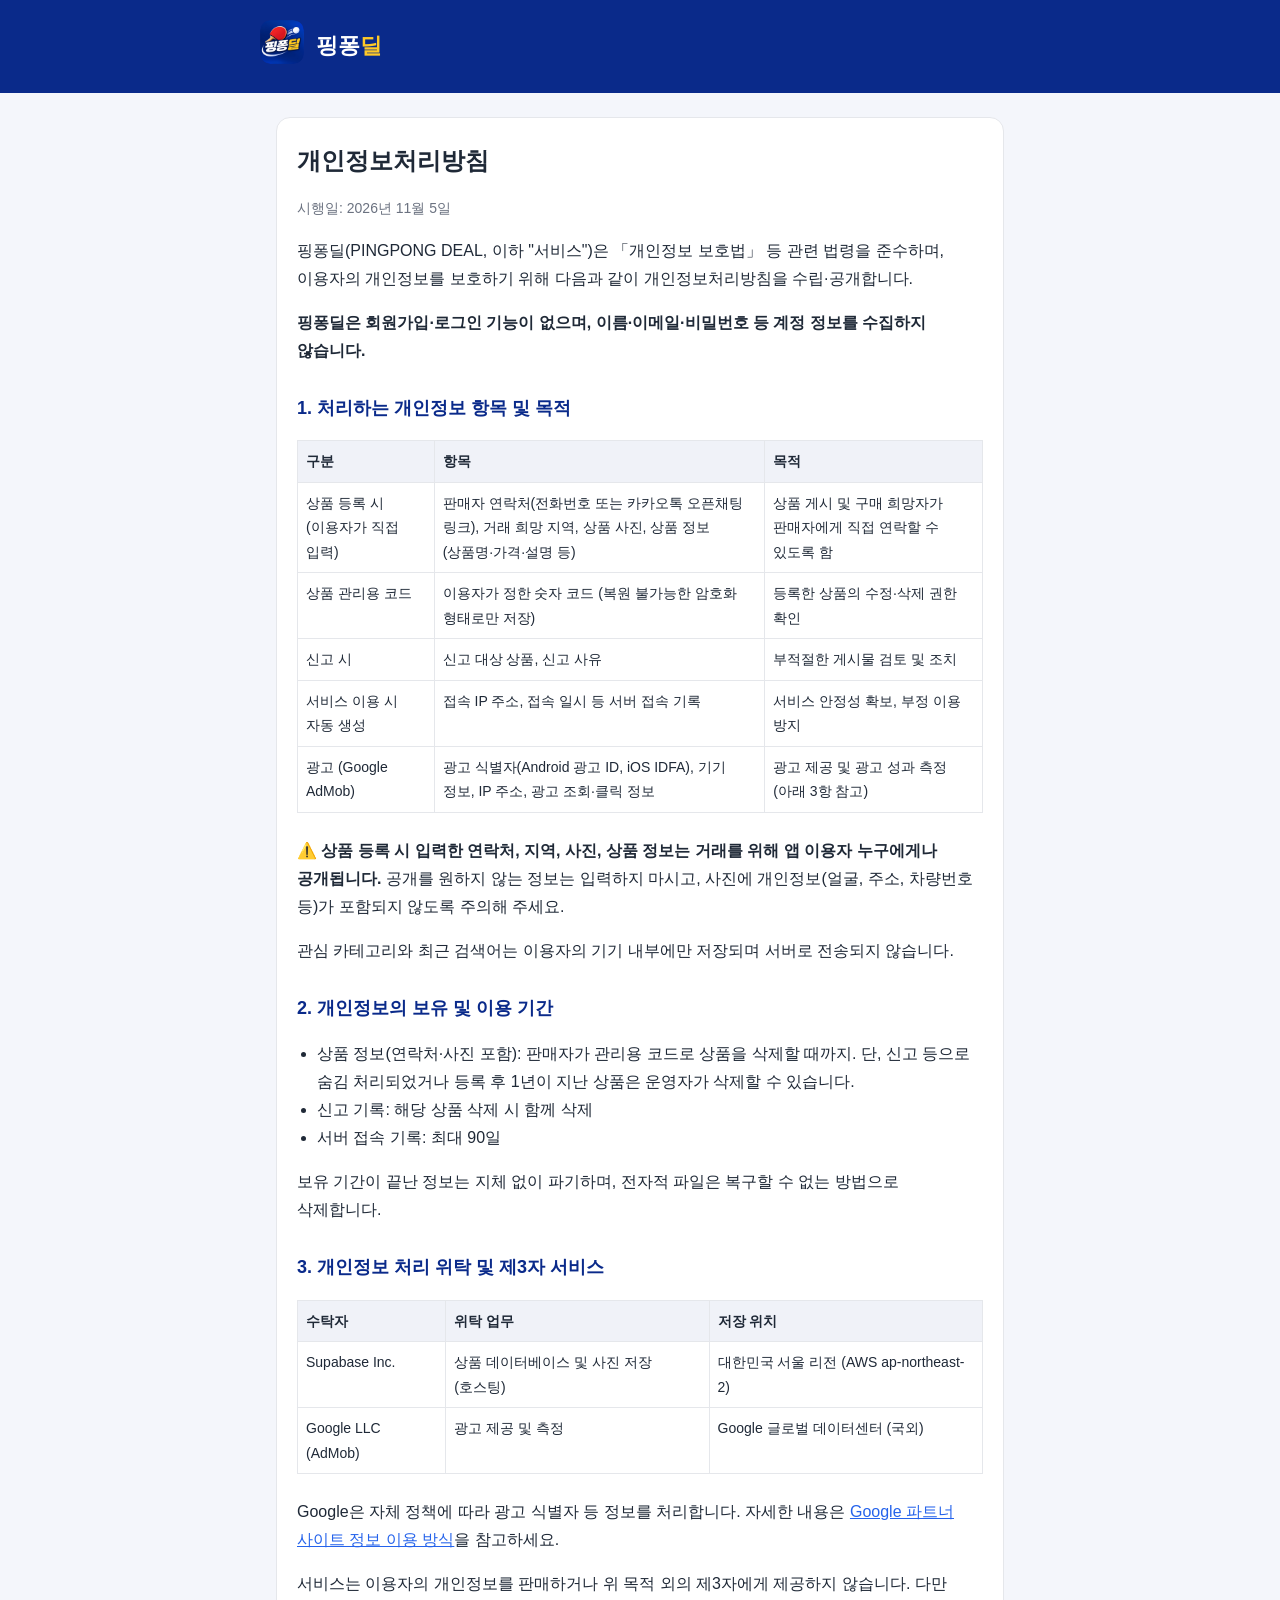
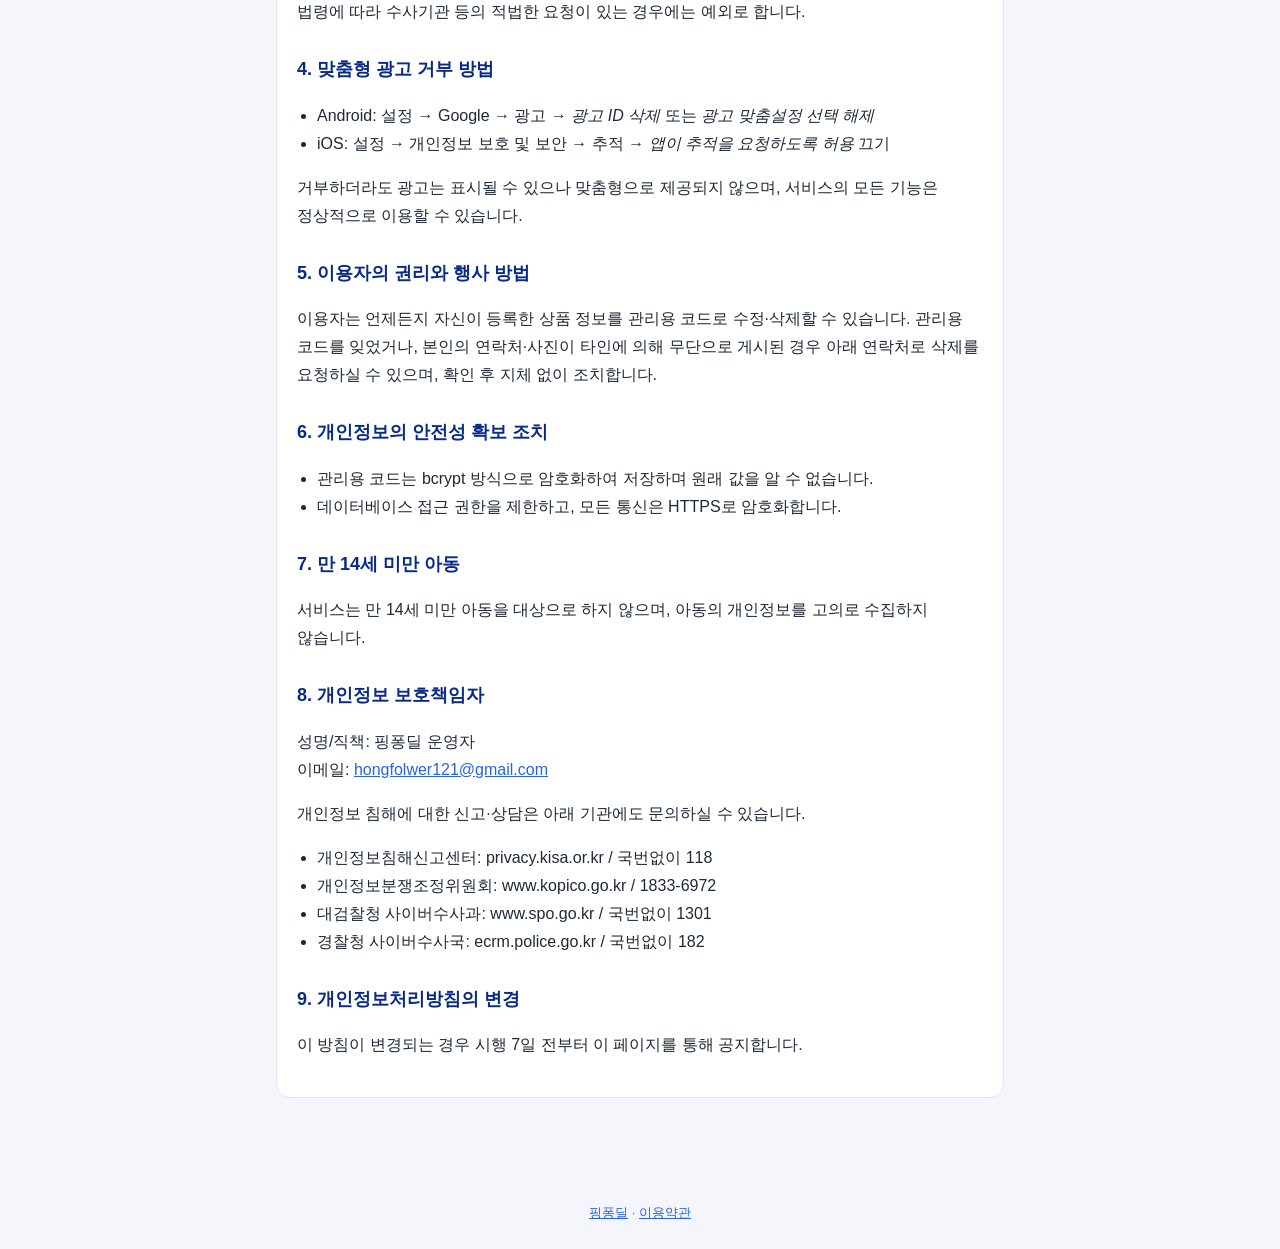
==== privacy.html @ c7a92aa9 "핑퐁딜 개인정보처리방침·이용약관·app-ads.txt 공개 페이지 Co-Authored-By: Claude Opus 5.5 <noreply@anthropic.com> Claude-" ====
<!doctype html>
<html lang="ko"><head><meta charset="utf-8"><meta name="viewport" content="width=device-width,initial-scale=1">
<title>핑퐁딜 개인정보처리방침</title>
<meta name="description" content="핑퐁딜(PINGPONG DEAL) 앱 개인정보처리방침">
<link rel="icon" href="icon.png"><link rel="stylesheet" href="style.css"></head>
<body>
<header><div class="in"><a href="index.html"><img src="icon.png" alt="핑퐁딜"></a><div class="brand">핑퐁<b>딜</b></div></div></header>
<main><div class="card">
<h1>개인정보처리방침</h1>
<p class="meta">시행일: 2026년 11월 5일</p>

<p>핑퐁딜(PINGPONG DEAL, 이하 "서비스")은 「개인정보 보호법」 등 관련 법령을 준수하며, 이용자의 개인정보를 보호하기 위해 다음과 같이 개인정보처리방침을 수립·공개합니다.</p>
<p><strong>핑퐁딜은 회원가입·로그인 기능이 없으며, 이름·이메일·비밀번호 등 계정 정보를 수집하지 않습니다.</strong></p>

<h2>1. 처리하는 개인정보 항목 및 목적</h2>
<div class="tbl"><table>
<tr><th>구분</th><th>항목</th><th>목적</th></tr>
<tr><td>상품 등록 시 (이용자가 직접 입력)</td><td>판매자 연락처(전화번호 또는 카카오톡 오픈채팅 링크), 거래 희망 지역, 상품 사진, 상품 정보(상품명·가격·설명 등)</td><td>상품 게시 및 구매 희망자가 판매자에게 직접 연락할 수 있도록 함</td></tr>
<tr><td>상품 관리용 코드</td><td>이용자가 정한 숫자 코드 (복원 불가능한 암호화 형태로만 저장)</td><td>등록한 상품의 수정·삭제 권한 확인</td></tr>
<tr><td>신고 시</td><td>신고 대상 상품, 신고 사유</td><td>부적절한 게시물 검토 및 조치</td></tr>
<tr><td>서비스 이용 시 자동 생성</td><td>접속 IP 주소, 접속 일시 등 서버 접속 기록</td><td>서비스 안정성 확보, 부정 이용 방지</td></tr>
<tr><td>광고 (Google AdMob)</td><td>광고 식별자(Android 광고 ID, iOS IDFA), 기기 정보, IP 주소, 광고 조회·클릭 정보</td><td>광고 제공 및 광고 성과 측정 (아래 3항 참고)</td></tr>
</table></div>
<p><strong>⚠️ 상품 등록 시 입력한 연락처, 지역, 사진, 상품 정보는 거래를 위해 앱 이용자 누구에게나 공개됩니다.</strong> 공개를 원하지 않는 정보는 입력하지 마시고, 사진에 개인정보(얼굴, 주소, 차량번호 등)가 포함되지 않도록 주의해 주세요.</p>
<p>관심 카테고리와 최근 검색어는 이용자의 기기 내부에만 저장되며 서버로 전송되지 않습니다.</p>

<h2>2. 개인정보의 보유 및 이용 기간</h2>
<ul>
<li>상품 정보(연락처·사진 포함): 판매자가 관리용 코드로 상품을 삭제할 때까지. 단, 신고 등으로 숨김 처리되었거나 등록 후 1년이 지난 상품은 운영자가 삭제할 수 있습니다.</li>
<li>신고 기록: 해당 상품 삭제 시 함께 삭제</li>
<li>서버 접속 기록: 최대 90일</li>
</ul>
<p>보유 기간이 끝난 정보는 지체 없이 파기하며, 전자적 파일은 복구할 수 없는 방법으로 삭제합니다.</p>

<h2>3. 개인정보 처리 위탁 및 제3자 서비스</h2>
<div class="tbl"><table>
<tr><th>수탁자</th><th>위탁 업무</th><th>저장 위치</th></tr>
<tr><td>Supabase Inc.</td><td>상품 데이터베이스 및 사진 저장(호스팅)</td><td>대한민국 서울 리전 (AWS ap-northeast-2)</td></tr>
<tr><td>Google LLC (AdMob)</td><td>광고 제공 및 측정</td><td>Google 글로벌 데이터센터 (국외)</td></tr>
</table></div>
<p>Google은 자체 정책에 따라 광고 식별자 등 정보를 처리합니다. 자세한 내용은 <a href="https://policies.google.com/technologies/partner-sites?hl=ko" rel="noopener">Google 파트너 사이트 정보 이용 방식</a>을 참고하세요.</p>
<p>서비스는 이용자의 개인정보를 판매하거나 위 목적 외의 제3자에게 제공하지 않습니다. 다만 법령에 따라 수사기관 등의 적법한 요청이 있는 경우에는 예외로 합니다.</p>

<h2>4. 맞춤형 광고 거부 방법</h2>
<ul>
<li>Android: 설정 → Google → 광고 → <em>광고 ID 삭제</em> 또는 <em>광고 맞춤설정 선택 해제</em></li>
<li>iOS: 설정 → 개인정보 보호 및 보안 → 추적 → <em>앱이 추적을 요청하도록 허용</em> 끄기</li>
</ul>
<p>거부하더라도 광고는 표시될 수 있으나 맞춤형으로 제공되지 않으며, 서비스의 모든 기능은 정상적으로 이용할 수 있습니다.</p>

<h2>5. 이용자의 권리와 행사 방법</h2>
<p>이용자는 언제든지 자신이 등록한 상품 정보를 관리용 코드로 수정·삭제할 수 있습니다. 관리용 코드를 잊었거나, 본인의 연락처·사진이 타인에 의해 무단으로 게시된 경우 아래 연락처로 삭제를 요청하실 수 있으며, 확인 후 지체 없이 조치합니다.</p>

<h2>6. 개인정보의 안전성 확보 조치</h2>
<ul>
<li>관리용 코드는 bcrypt 방식으로 암호화하여 저장하며 원래 값을 알 수 없습니다.</li>
<li>데이터베이스 접근 권한을 제한하고, 모든 통신은 HTTPS로 암호화합니다.</li>
</ul>

<h2>7. 만 14세 미만 아동</h2>
<p>서비스는 만 14세 미만 아동을 대상으로 하지 않으며, 아동의 개인정보를 고의로 수집하지 않습니다.</p>

<h2>8. 개인정보 보호책임자</h2>
<p>성명/직책: 핑퐁딜 운영자<br>이메일: <a href="mailto:hongfolwer121@gmail.com">hongfolwer121@gmail.com</a></p>
<p>개인정보 침해에 대한 신고·상담은 아래 기관에도 문의하실 수 있습니다.</p>
<ul>
<li>개인정보침해신고센터: privacy.kisa.or.kr / 국번없이 118</li>
<li>개인정보분쟁조정위원회: www.kopico.go.kr / 1833-6972</li>
<li>대검찰청 사이버수사과: www.spo.go.kr / 국번없이 1301</li>
<li>경찰청 사이버수사국: ecrm.police.go.kr / 국번없이 182</li>
</ul>

<h2>9. 개인정보처리방침의 변경</h2>
<p>이 방침이 변경되는 경우 시행 7일 전부터 이 페이지를 통해 공지합니다.</p>
</div></main>
<footer><a href="index.html">핑퐁딜</a> · <a href="terms.html">이용약관</a></footer>
</body></html>
---- style.css ----
:root{--navy:#0A2A8A;--yellow:#FFC928;--red:#E5232B;--bg:#F4F6FB;--text:#1f2937;--sub:#6b7280;--card:#fff;--line:#e5e7eb}
@media (prefers-color-scheme:dark){:root{--bg:#0b1020;--text:#e5e7eb;--sub:#9ca3af;--card:#121a33;--line:#24304f}}
*{box-sizing:border-box}
body{margin:0;background:var(--bg);color:var(--text);font-family:-apple-system,BlinkMacSystemFont,"Apple SD Gothic Neo","Noto Sans KR","Malgun Gothic",sans-serif;line-height:1.75;word-break:keep-all}
header{background:var(--navy);color:#fff;padding:20px 16px}
header .in{max-width:760px;margin:0 auto;display:flex;align-items:center;gap:12px}
header img{width:44px;height:44px;border-radius:10px}
header .brand{font-size:22px;font-weight:900}
header .brand b{color:var(--yellow)}
main{max-width:760px;margin:0 auto;padding:24px 16px 64px}
.card{background:var(--card);border:1px solid var(--line);border-radius:14px;padding:22px 20px;margin-bottom:16px}
h1{font-size:24px;margin:0 0 4px}
h2{font-size:18px;margin:28px 0 8px;color:var(--navy)}
@media (prefers-color-scheme:dark){h2{color:#8fb0ff}}
.meta{color:var(--sub);font-size:14px}
table{width:100%;border-collapse:collapse;font-size:14px;margin:8px 0}
th,td{border:1px solid var(--line);padding:8px;text-align:left;vertical-align:top}
th{background:rgba(10,42,138,.06)}
.tbl{overflow-x:auto}
a{color:#2563eb}
footer{text-align:center;color:var(--sub);font-size:13px;padding:24px 16px}
ul{padding-left:20px}
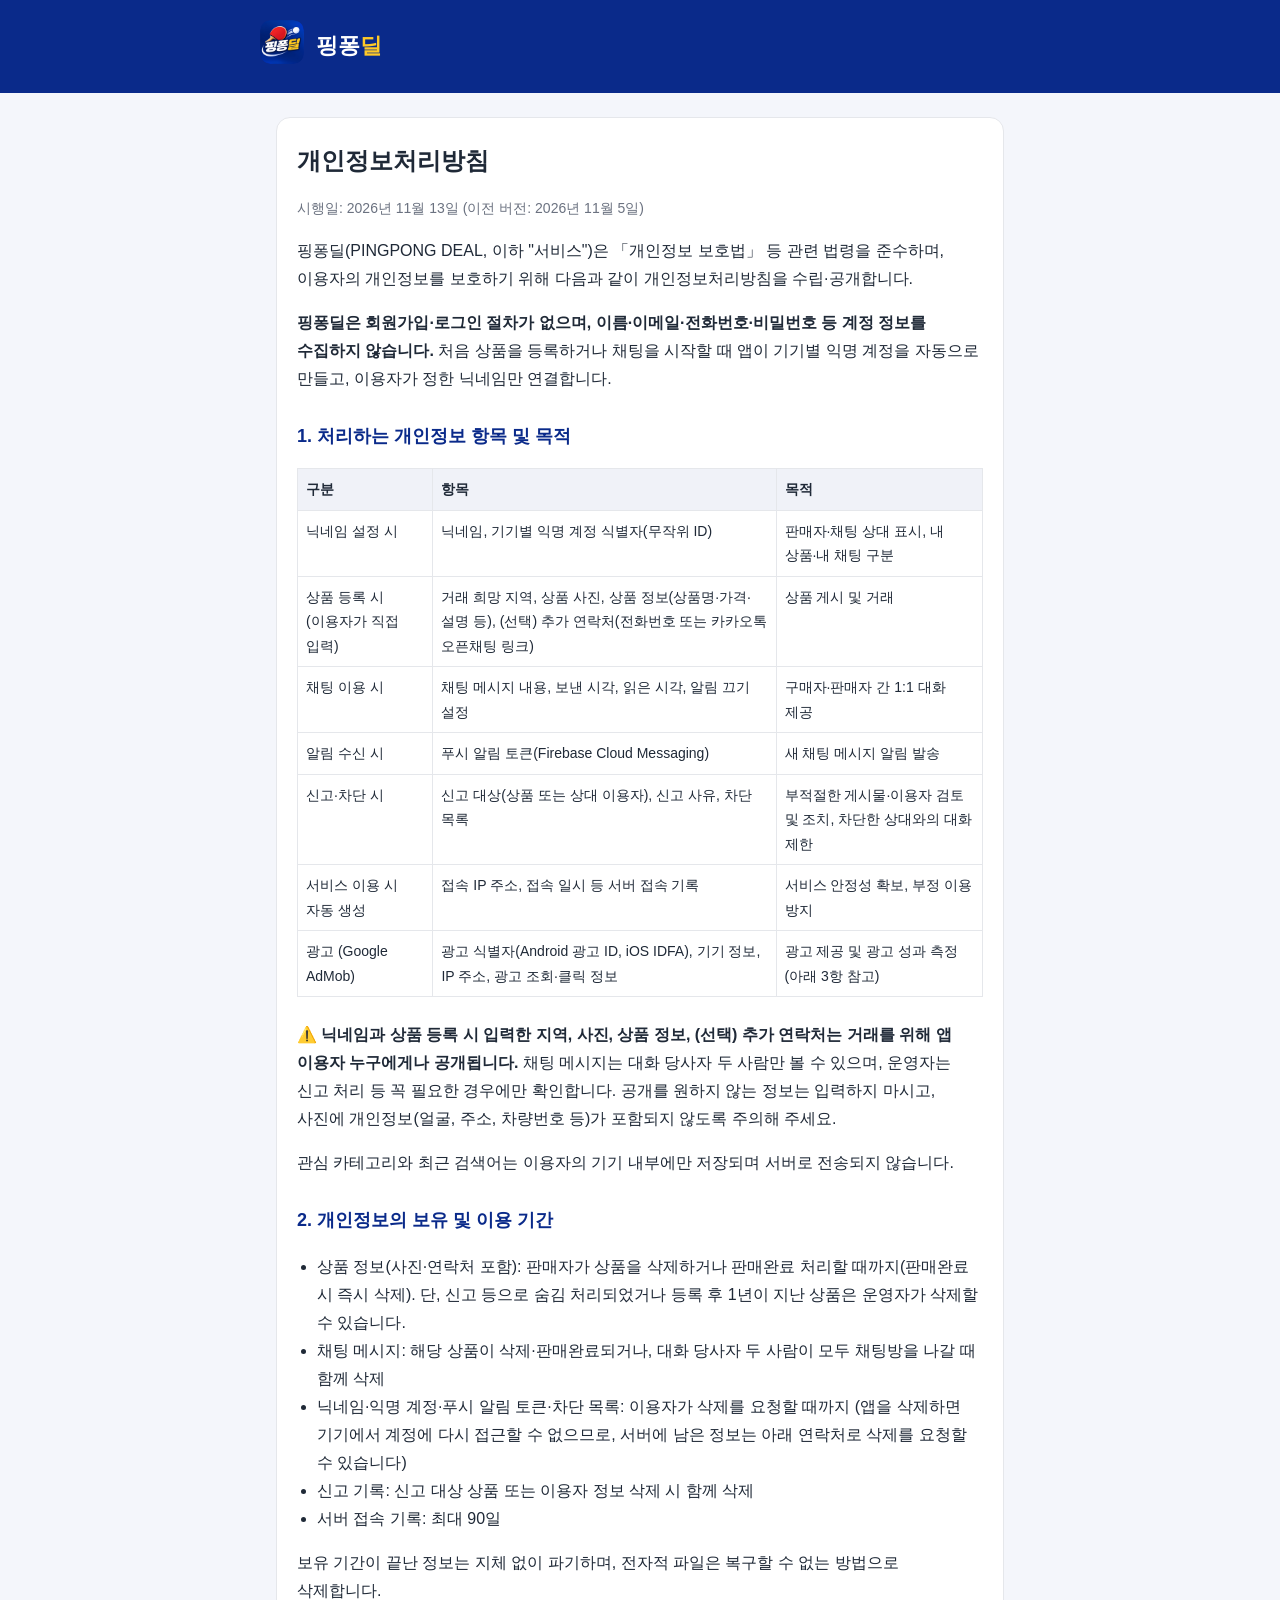
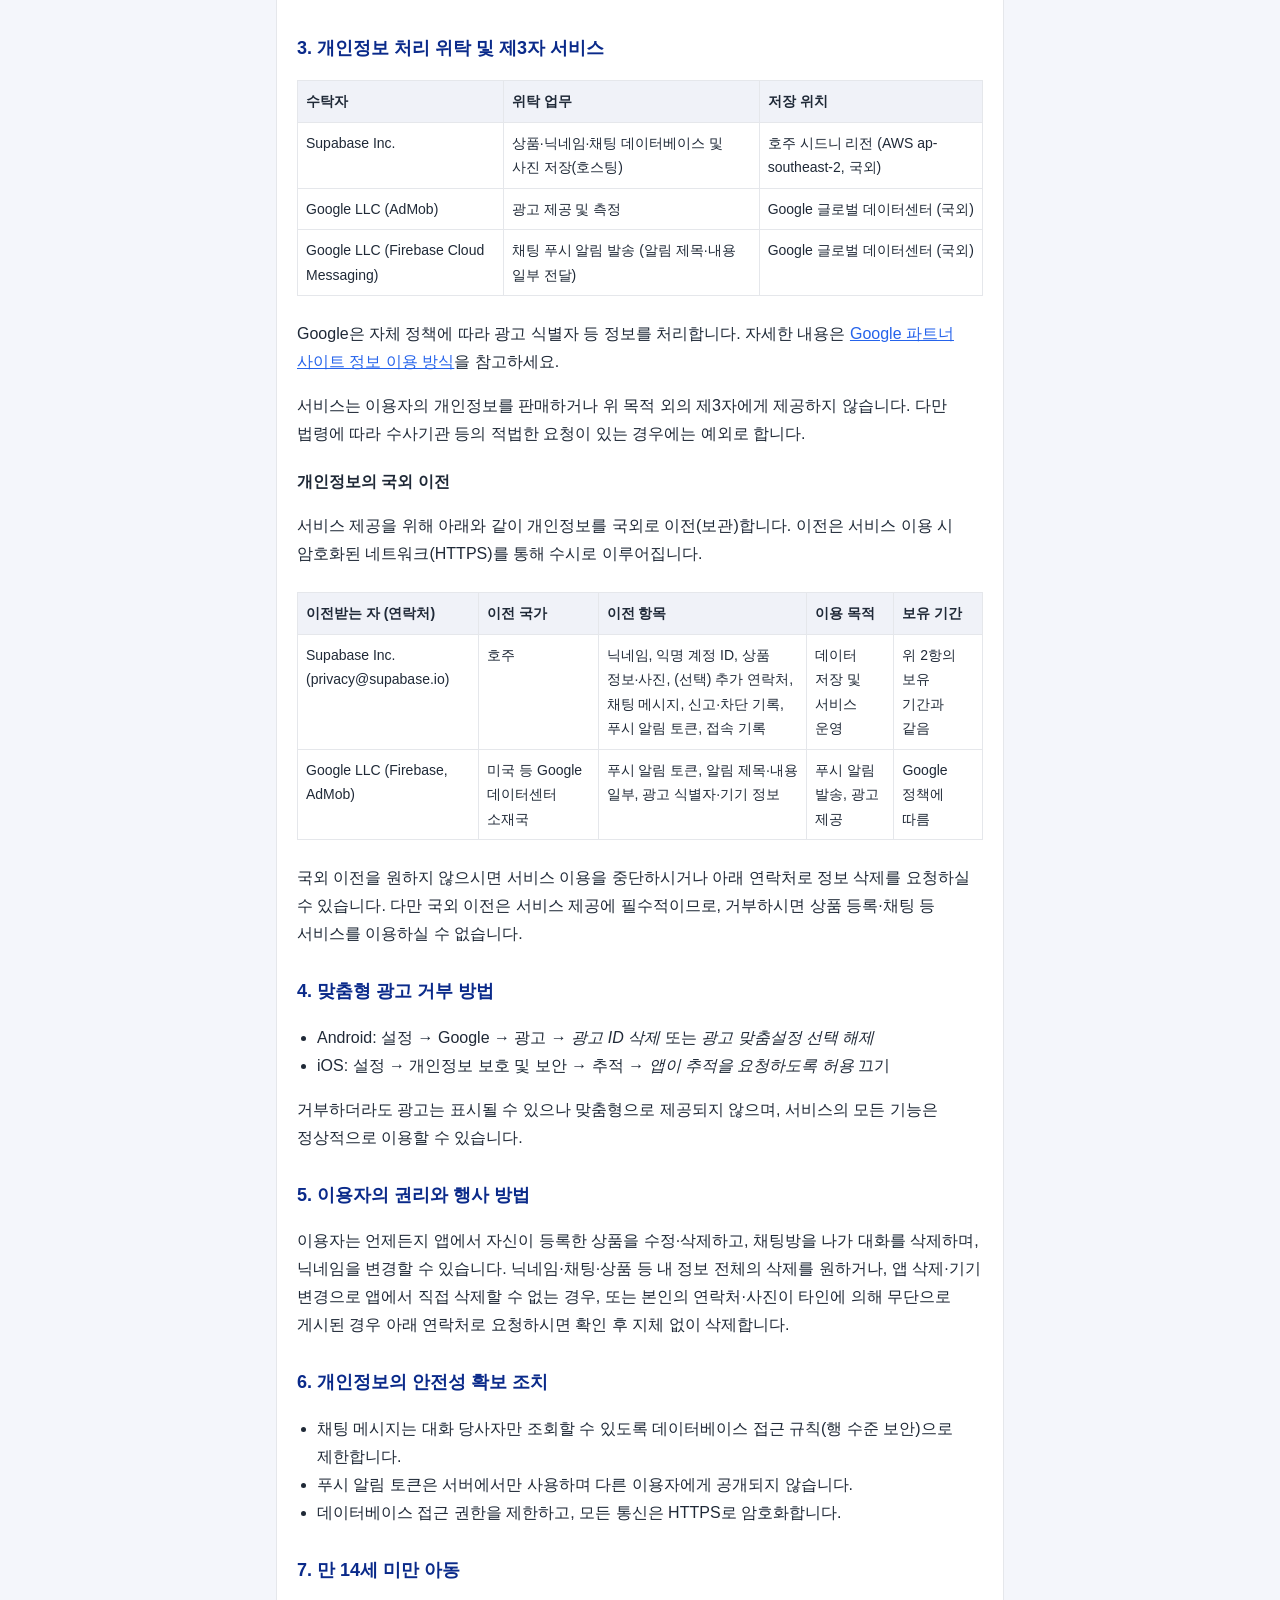
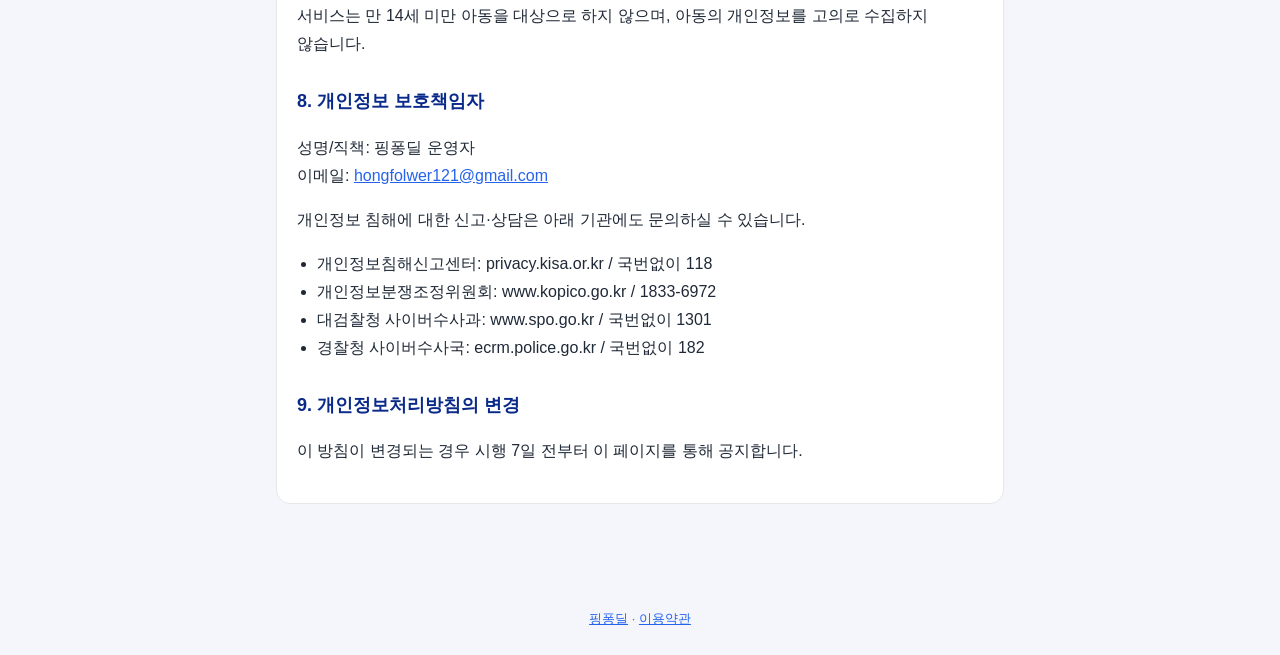
==== commit befce98b: "개인정보처리방침·이용약관: 닉네임·채팅·푸시 알림, 서버 위치(호주) 및 국외 이전 내용 반영 Co-Authored-By: Claude Opus 5.5 <noreply@anthro" ====
--- a/privacy.html
+++ b/privacy.html
@@ -7,27 +7,31 @@
 <header><div class="in"><a href="index.html"><img src="icon.png" alt="핑퐁딜"></a><div class="brand">핑퐁<b>딜</b></div></div></header>
 <main><div class="card">
 <h1>개인정보처리방침</h1>
-<p class="meta">시행일: 2026년 11월 5일</p>
+<p class="meta">시행일: 2026년 11월 13일 (이전 버전: 2026년 11월 5일)</p>
 
 <p>핑퐁딜(PINGPONG DEAL, 이하 "서비스")은 「개인정보 보호법」 등 관련 법령을 준수하며, 이용자의 개인정보를 보호하기 위해 다음과 같이 개인정보처리방침을 수립·공개합니다.</p>
-<p><strong>핑퐁딜은 회원가입·로그인 기능이 없으며, 이름·이메일·비밀번호 등 계정 정보를 수집하지 않습니다.</strong></p>
+<p><strong>핑퐁딜은 회원가입·로그인 절차가 없으며, 이름·이메일·전화번호·비밀번호 등 계정 정보를 수집하지 않습니다.</strong> 처음 상품을 등록하거나 채팅을 시작할 때 앱이 기기별 익명 계정을 자동으로 만들고, 이용자가 정한 닉네임만 연결합니다.</p>
 
 <h2>1. 처리하는 개인정보 항목 및 목적</h2>
 <div class="tbl"><table>
 <tr><th>구분</th><th>항목</th><th>목적</th></tr>
-<tr><td>상품 등록 시 (이용자가 직접 입력)</td><td>판매자 연락처(전화번호 또는 카카오톡 오픈채팅 링크), 거래 희망 지역, 상품 사진, 상품 정보(상품명·가격·설명 등)</td><td>상품 게시 및 구매 희망자가 판매자에게 직접 연락할 수 있도록 함</td></tr>
-<tr><td>상품 관리용 코드</td><td>이용자가 정한 숫자 코드 (복원 불가능한 암호화 형태로만 저장)</td><td>등록한 상품의 수정·삭제 권한 확인</td></tr>
-<tr><td>신고 시</td><td>신고 대상 상품, 신고 사유</td><td>부적절한 게시물 검토 및 조치</td></tr>
+<tr><td>닉네임 설정 시</td><td>닉네임, 기기별 익명 계정 식별자(무작위 ID)</td><td>판매자·채팅 상대 표시, 내 상품·내 채팅 구분</td></tr>
+<tr><td>상품 등록 시 (이용자가 직접 입력)</td><td>거래 희망 지역, 상품 사진, 상품 정보(상품명·가격·설명 등), (선택) 추가 연락처(전화번호 또는 카카오톡 오픈채팅 링크)</td><td>상품 게시 및 거래</td></tr>
+<tr><td>채팅 이용 시</td><td>채팅 메시지 내용, 보낸 시각, 읽은 시각, 알림 끄기 설정</td><td>구매자·판매자 간 1:1 대화 제공</td></tr>
+<tr><td>알림 수신 시</td><td>푸시 알림 토큰(Firebase Cloud Messaging)</td><td>새 채팅 메시지 알림 발송</td></tr>
+<tr><td>신고·차단 시</td><td>신고 대상(상품 또는 상대 이용자), 신고 사유, 차단 목록</td><td>부적절한 게시물·이용자 검토 및 조치, 차단한 상대와의 대화 제한</td></tr>
 <tr><td>서비스 이용 시 자동 생성</td><td>접속 IP 주소, 접속 일시 등 서버 접속 기록</td><td>서비스 안정성 확보, 부정 이용 방지</td></tr>
 <tr><td>광고 (Google AdMob)</td><td>광고 식별자(Android 광고 ID, iOS IDFA), 기기 정보, IP 주소, 광고 조회·클릭 정보</td><td>광고 제공 및 광고 성과 측정 (아래 3항 참고)</td></tr>
 </table></div>
-<p><strong>⚠️ 상품 등록 시 입력한 연락처, 지역, 사진, 상품 정보는 거래를 위해 앱 이용자 누구에게나 공개됩니다.</strong> 공개를 원하지 않는 정보는 입력하지 마시고, 사진에 개인정보(얼굴, 주소, 차량번호 등)가 포함되지 않도록 주의해 주세요.</p>
+<p><strong>⚠️ 닉네임과 상품 등록 시 입력한 지역, 사진, 상품 정보, (선택) 추가 연락처는 거래를 위해 앱 이용자 누구에게나 공개됩니다.</strong> 채팅 메시지는 대화 당사자 두 사람만 볼 수 있으며, 운영자는 신고 처리 등 꼭 필요한 경우에만 확인합니다. 공개를 원하지 않는 정보는 입력하지 마시고, 사진에 개인정보(얼굴, 주소, 차량번호 등)가 포함되지 않도록 주의해 주세요.</p>
 <p>관심 카테고리와 최근 검색어는 이용자의 기기 내부에만 저장되며 서버로 전송되지 않습니다.</p>
 
 <h2>2. 개인정보의 보유 및 이용 기간</h2>
 <ul>
-<li>상품 정보(연락처·사진 포함): 판매자가 관리용 코드로 상품을 삭제할 때까지. 단, 신고 등으로 숨김 처리되었거나 등록 후 1년이 지난 상품은 운영자가 삭제할 수 있습니다.</li>
-<li>신고 기록: 해당 상품 삭제 시 함께 삭제</li>
+<li>상품 정보(사진·연락처 포함): 판매자가 상품을 삭제하거나 판매완료 처리할 때까지(판매완료 시 즉시 삭제). 단, 신고 등으로 숨김 처리되었거나 등록 후 1년이 지난 상품은 운영자가 삭제할 수 있습니다.</li>
+<li>채팅 메시지: 해당 상품이 삭제·판매완료되거나, 대화 당사자 두 사람이 모두 채팅방을 나갈 때 함께 삭제</li>
+<li>닉네임·익명 계정·푸시 알림 토큰·차단 목록: 이용자가 삭제를 요청할 때까지 (앱을 삭제하면 기기에서 계정에 다시 접근할 수 없으므로, 서버에 남은 정보는 아래 연락처로 삭제를 요청할 수 있습니다)</li>
+<li>신고 기록: 신고 대상 상품 또는 이용자 정보 삭제 시 함께 삭제</li>
 <li>서버 접속 기록: 최대 90일</li>
 </ul>
 <p>보유 기간이 끝난 정보는 지체 없이 파기하며, 전자적 파일은 복구할 수 없는 방법으로 삭제합니다.</p>
@@ -35,11 +39,21 @@
 <h2>3. 개인정보 처리 위탁 및 제3자 서비스</h2>
 <div class="tbl"><table>
 <tr><th>수탁자</th><th>위탁 업무</th><th>저장 위치</th></tr>
-<tr><td>Supabase Inc.</td><td>상품 데이터베이스 및 사진 저장(호스팅)</td><td>대한민국 서울 리전 (AWS ap-northeast-2)</td></tr>
+<tr><td>Supabase Inc.</td><td>상품·닉네임·채팅 데이터베이스 및 사진 저장(호스팅)</td><td>호주 시드니 리전 (AWS ap-southeast-2, 국외)</td></tr>
 <tr><td>Google LLC (AdMob)</td><td>광고 제공 및 측정</td><td>Google 글로벌 데이터센터 (국외)</td></tr>
+<tr><td>Google LLC (Firebase Cloud Messaging)</td><td>채팅 푸시 알림 발송 (알림 제목·내용 일부 전달)</td><td>Google 글로벌 데이터센터 (국외)</td></tr>
 </table></div>
 <p>Google은 자체 정책에 따라 광고 식별자 등 정보를 처리합니다. 자세한 내용은 <a href="https://policies.google.com/technologies/partner-sites?hl=ko" rel="noopener">Google 파트너 사이트 정보 이용 방식</a>을 참고하세요.</p>
 <p>서비스는 이용자의 개인정보를 판매하거나 위 목적 외의 제3자에게 제공하지 않습니다. 다만 법령에 따라 수사기관 등의 적법한 요청이 있는 경우에는 예외로 합니다.</p>
+
+<h3 style="font-size:16px;margin:20px 0 6px">개인정보의 국외 이전</h3>
+<p>서비스 제공을 위해 아래와 같이 개인정보를 국외로 이전(보관)합니다. 이전은 서비스 이용 시 암호화된 네트워크(HTTPS)를 통해 수시로 이루어집니다.</p>
+<div class="tbl"><table>
+<tr><th>이전받는 자 (연락처)</th><th>이전 국가</th><th>이전 항목</th><th>이용 목적</th><th>보유 기간</th></tr>
+<tr><td>Supabase Inc. (privacy@supabase.io)</td><td>호주</td><td>닉네임, 익명 계정 ID, 상품 정보·사진, (선택) 추가 연락처, 채팅 메시지, 신고·차단 기록, 푸시 알림 토큰, 접속 기록</td><td>데이터 저장 및 서비스 운영</td><td>위 2항의 보유 기간과 같음</td></tr>
+<tr><td>Google LLC (Firebase, AdMob)</td><td>미국 등 Google 데이터센터 소재국</td><td>푸시 알림 토큰, 알림 제목·내용 일부, 광고 식별자·기기 정보</td><td>푸시 알림 발송, 광고 제공</td><td>Google 정책에 따름</td></tr>
+</table></div>
+<p>국외 이전을 원하지 않으시면 서비스 이용을 중단하시거나 아래 연락처로 정보 삭제를 요청하실 수 있습니다. 다만 국외 이전은 서비스 제공에 필수적이므로, 거부하시면 상품 등록·채팅 등 서비스를 이용하실 수 없습니다.</p>
 
 <h2>4. 맞춤형 광고 거부 방법</h2>
 <ul>
@@ -49,11 +63,12 @@
 <p>거부하더라도 광고는 표시될 수 있으나 맞춤형으로 제공되지 않으며, 서비스의 모든 기능은 정상적으로 이용할 수 있습니다.</p>
 
 <h2>5. 이용자의 권리와 행사 방법</h2>
-<p>이용자는 언제든지 자신이 등록한 상품 정보를 관리용 코드로 수정·삭제할 수 있습니다. 관리용 코드를 잊었거나, 본인의 연락처·사진이 타인에 의해 무단으로 게시된 경우 아래 연락처로 삭제를 요청하실 수 있으며, 확인 후 지체 없이 조치합니다.</p>
+<p>이용자는 언제든지 앱에서 자신이 등록한 상품을 수정·삭제하고, 채팅방을 나가 대화를 삭제하며, 닉네임을 변경할 수 있습니다. 닉네임·채팅·상품 등 내 정보 전체의 삭제를 원하거나, 앱 삭제·기기 변경으로 앱에서 직접 삭제할 수 없는 경우, 또는 본인의 연락처·사진이 타인에 의해 무단으로 게시된 경우 아래 연락처로 요청하시면 확인 후 지체 없이 삭제합니다.</p>
 
 <h2>6. 개인정보의 안전성 확보 조치</h2>
 <ul>
-<li>관리용 코드는 bcrypt 방식으로 암호화하여 저장하며 원래 값을 알 수 없습니다.</li>
+<li>채팅 메시지는 대화 당사자만 조회할 수 있도록 데이터베이스 접근 규칙(행 수준 보안)으로 제한합니다.</li>
+<li>푸시 알림 토큰은 서버에서만 사용하며 다른 이용자에게 공개되지 않습니다.</li>
 <li>데이터베이스 접근 권한을 제한하고, 모든 통신은 HTTPS로 암호화합니다.</li>
 </ul>
 
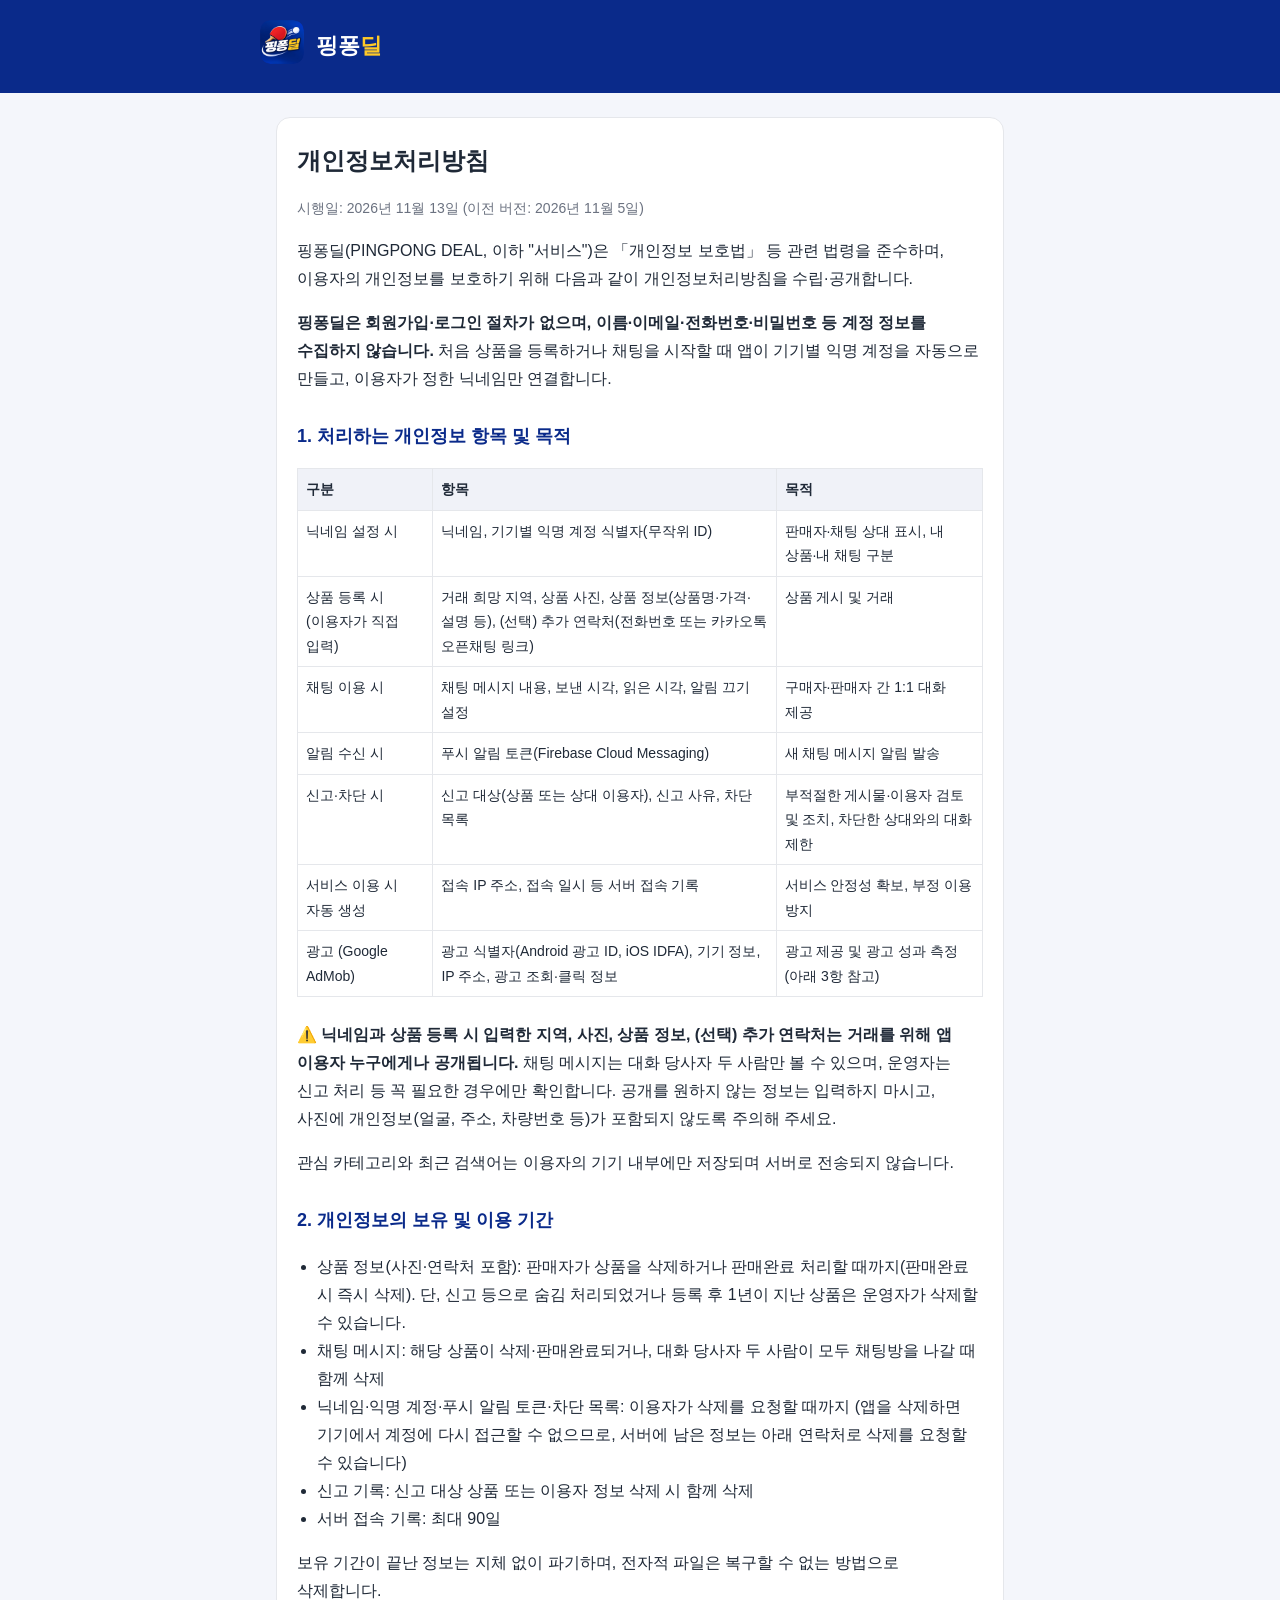
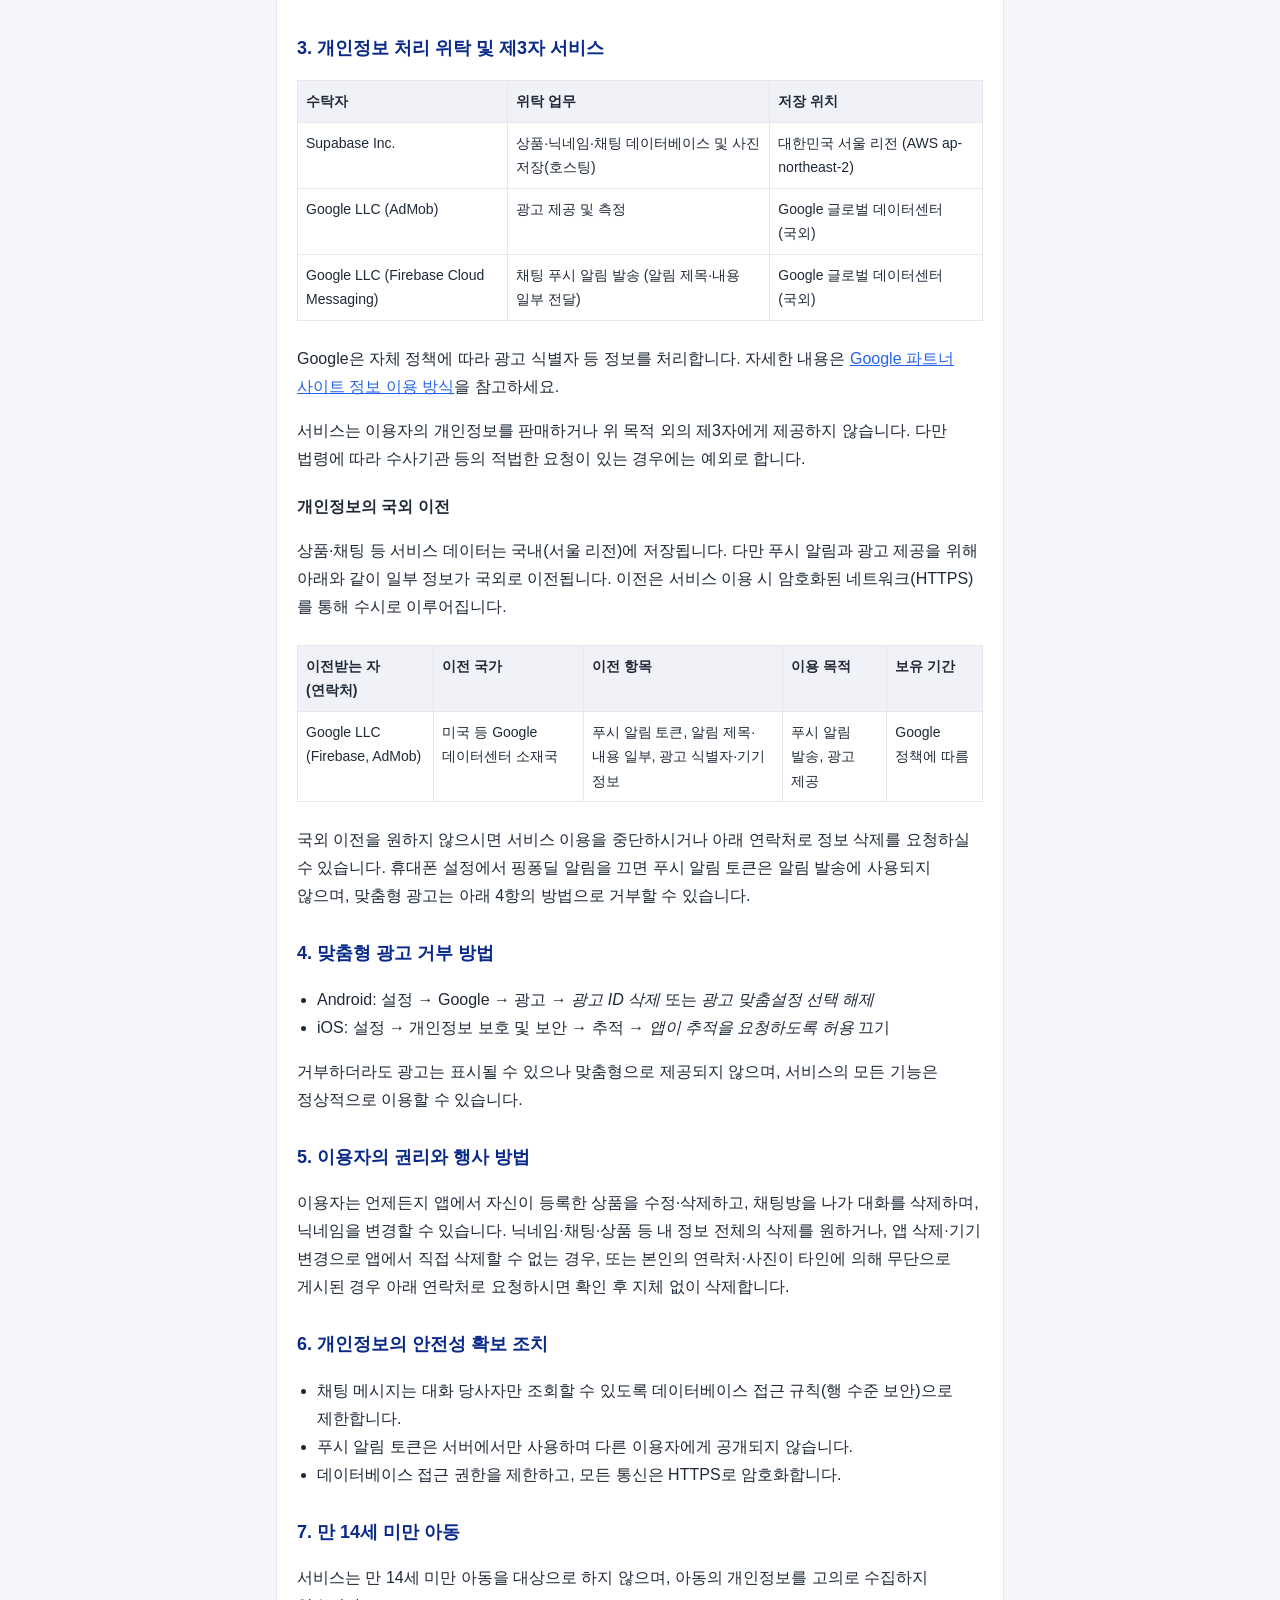
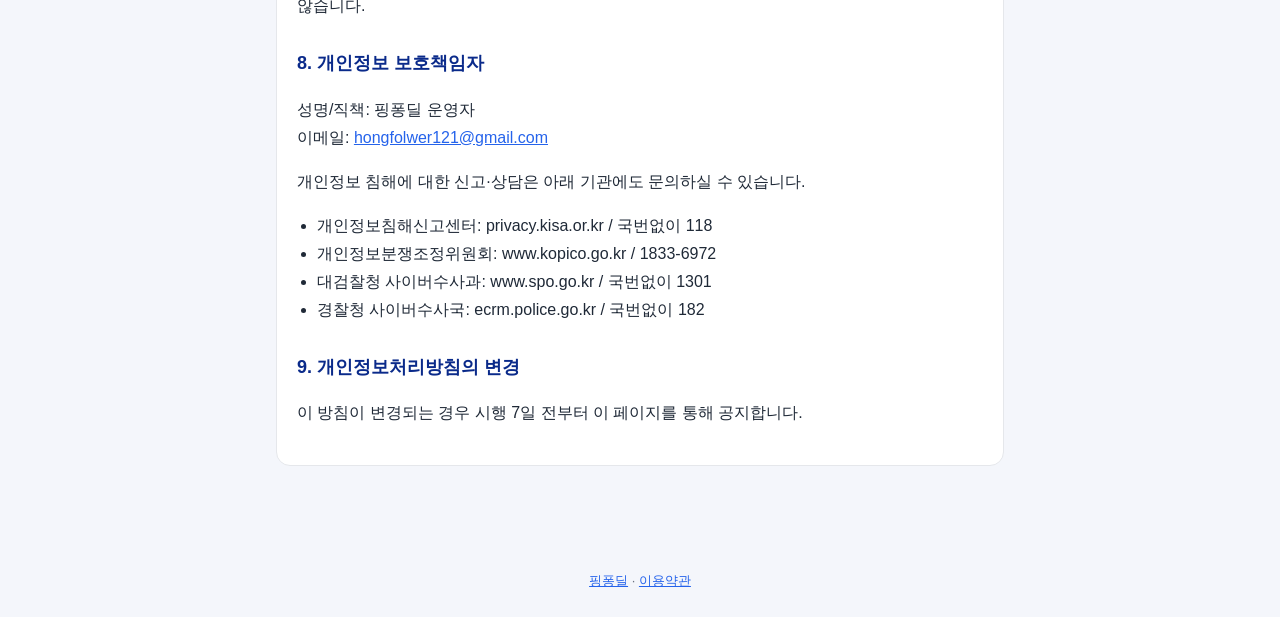
==== commit 912586de: "개인정보처리방침: 서버를 서울 리전으로 이전 (국외 이전은 Google 알림·광고만) Co-Authored-By: Claude Opus 5.5 <noreply@anthropic.c" ====
--- a/privacy.html
+++ b/privacy.html
@@ -39,7 +39,7 @@
 <h2>3. 개인정보 처리 위탁 및 제3자 서비스</h2>
 <div class="tbl"><table>
 <tr><th>수탁자</th><th>위탁 업무</th><th>저장 위치</th></tr>
-<tr><td>Supabase Inc.</td><td>상품·닉네임·채팅 데이터베이스 및 사진 저장(호스팅)</td><td>호주 시드니 리전 (AWS ap-southeast-2, 국외)</td></tr>
+<tr><td>Supabase Inc.</td><td>상품·닉네임·채팅 데이터베이스 및 사진 저장(호스팅)</td><td>대한민국 서울 리전 (AWS ap-northeast-2)</td></tr>
 <tr><td>Google LLC (AdMob)</td><td>광고 제공 및 측정</td><td>Google 글로벌 데이터센터 (국외)</td></tr>
 <tr><td>Google LLC (Firebase Cloud Messaging)</td><td>채팅 푸시 알림 발송 (알림 제목·내용 일부 전달)</td><td>Google 글로벌 데이터센터 (국외)</td></tr>
 </table></div>
@@ -47,13 +47,12 @@
 <p>서비스는 이용자의 개인정보를 판매하거나 위 목적 외의 제3자에게 제공하지 않습니다. 다만 법령에 따라 수사기관 등의 적법한 요청이 있는 경우에는 예외로 합니다.</p>
 
 <h3 style="font-size:16px;margin:20px 0 6px">개인정보의 국외 이전</h3>
-<p>서비스 제공을 위해 아래와 같이 개인정보를 국외로 이전(보관)합니다. 이전은 서비스 이용 시 암호화된 네트워크(HTTPS)를 통해 수시로 이루어집니다.</p>
+<p>상품·채팅 등 서비스 데이터는 국내(서울 리전)에 저장됩니다. 다만 푸시 알림과 광고 제공을 위해 아래와 같이 일부 정보가 국외로 이전됩니다. 이전은 서비스 이용 시 암호화된 네트워크(HTTPS)를 통해 수시로 이루어집니다.</p>
 <div class="tbl"><table>
 <tr><th>이전받는 자 (연락처)</th><th>이전 국가</th><th>이전 항목</th><th>이용 목적</th><th>보유 기간</th></tr>
-<tr><td>Supabase Inc. (privacy@supabase.io)</td><td>호주</td><td>닉네임, 익명 계정 ID, 상품 정보·사진, (선택) 추가 연락처, 채팅 메시지, 신고·차단 기록, 푸시 알림 토큰, 접속 기록</td><td>데이터 저장 및 서비스 운영</td><td>위 2항의 보유 기간과 같음</td></tr>
 <tr><td>Google LLC (Firebase, AdMob)</td><td>미국 등 Google 데이터센터 소재국</td><td>푸시 알림 토큰, 알림 제목·내용 일부, 광고 식별자·기기 정보</td><td>푸시 알림 발송, 광고 제공</td><td>Google 정책에 따름</td></tr>
 </table></div>
-<p>국외 이전을 원하지 않으시면 서비스 이용을 중단하시거나 아래 연락처로 정보 삭제를 요청하실 수 있습니다. 다만 국외 이전은 서비스 제공에 필수적이므로, 거부하시면 상품 등록·채팅 등 서비스를 이용하실 수 없습니다.</p>
+<p>국외 이전을 원하지 않으시면 서비스 이용을 중단하시거나 아래 연락처로 정보 삭제를 요청하실 수 있습니다. 휴대폰 설정에서 핑퐁딜 알림을 끄면 푸시 알림 토큰은 알림 발송에 사용되지 않으며, 맞춤형 광고는 아래 4항의 방법으로 거부할 수 있습니다.</p>
 
 <h2>4. 맞춤형 광고 거부 방법</h2>
 <ul>
